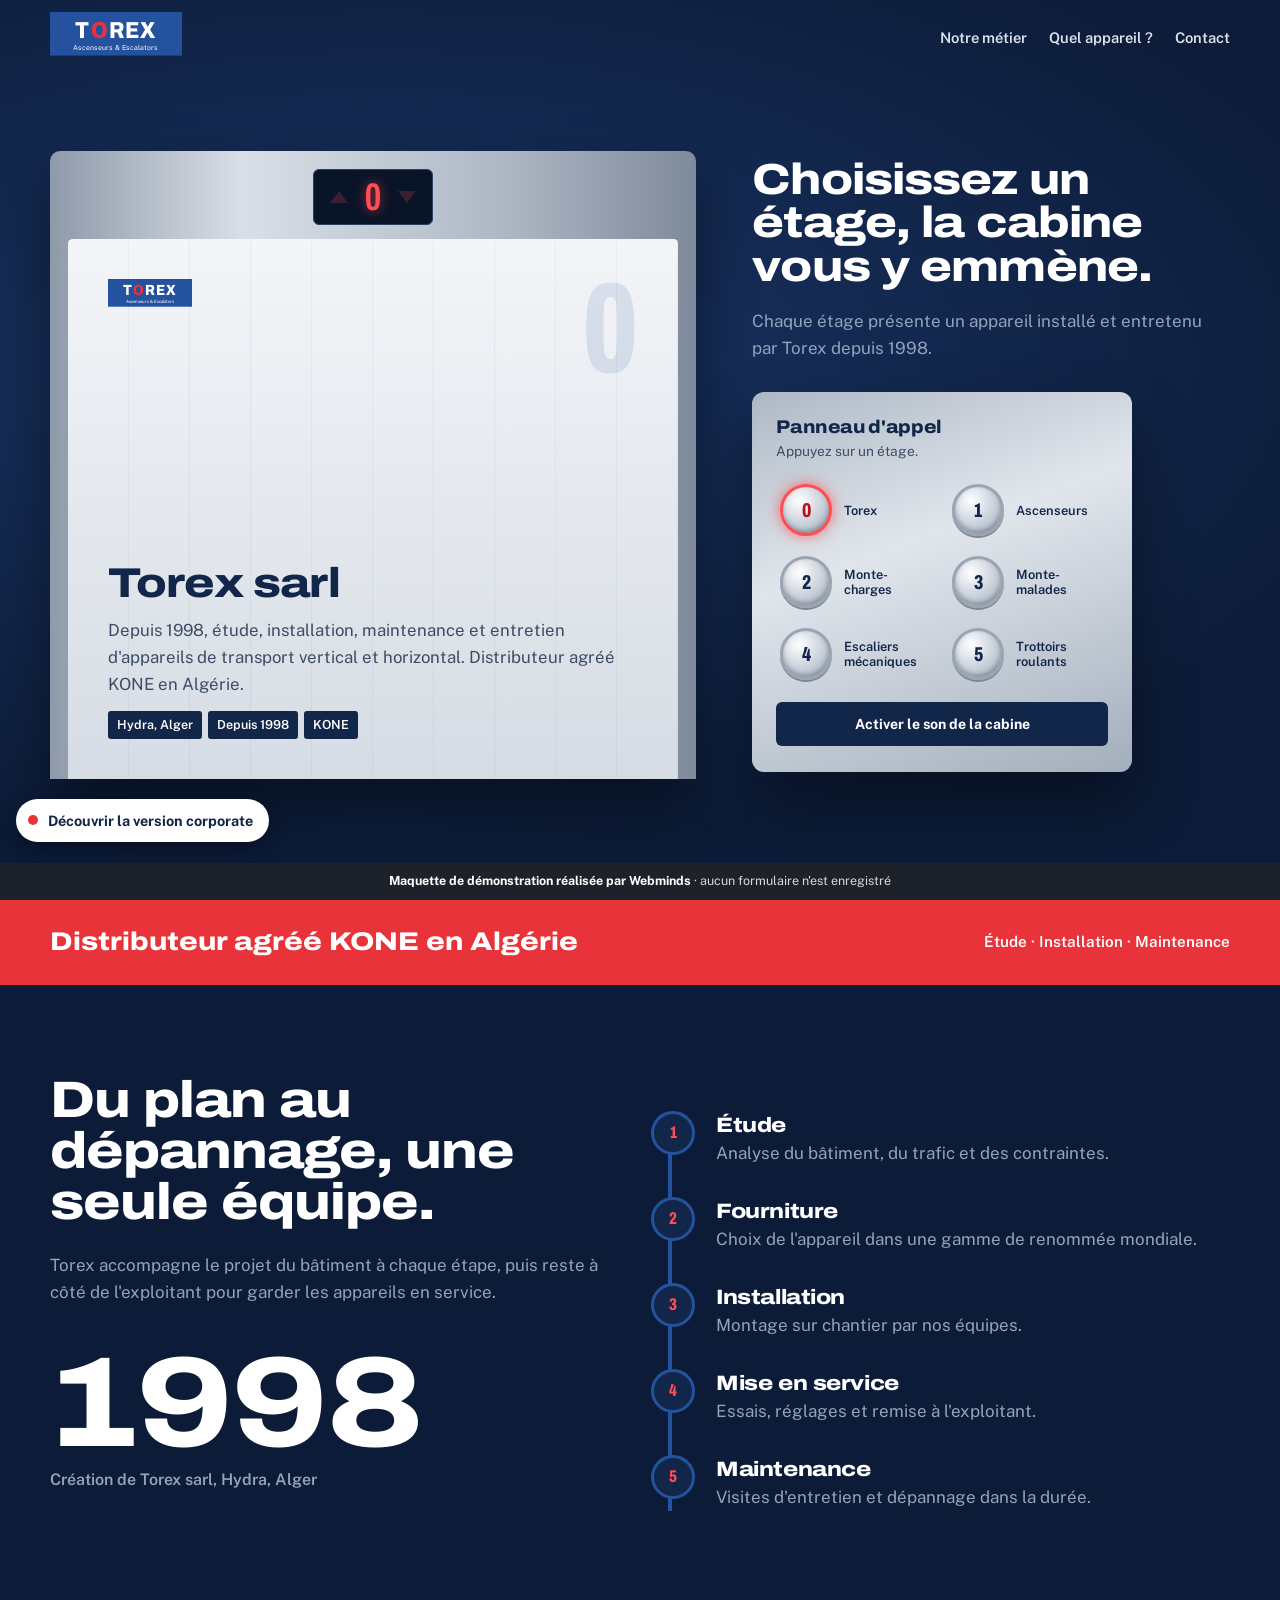
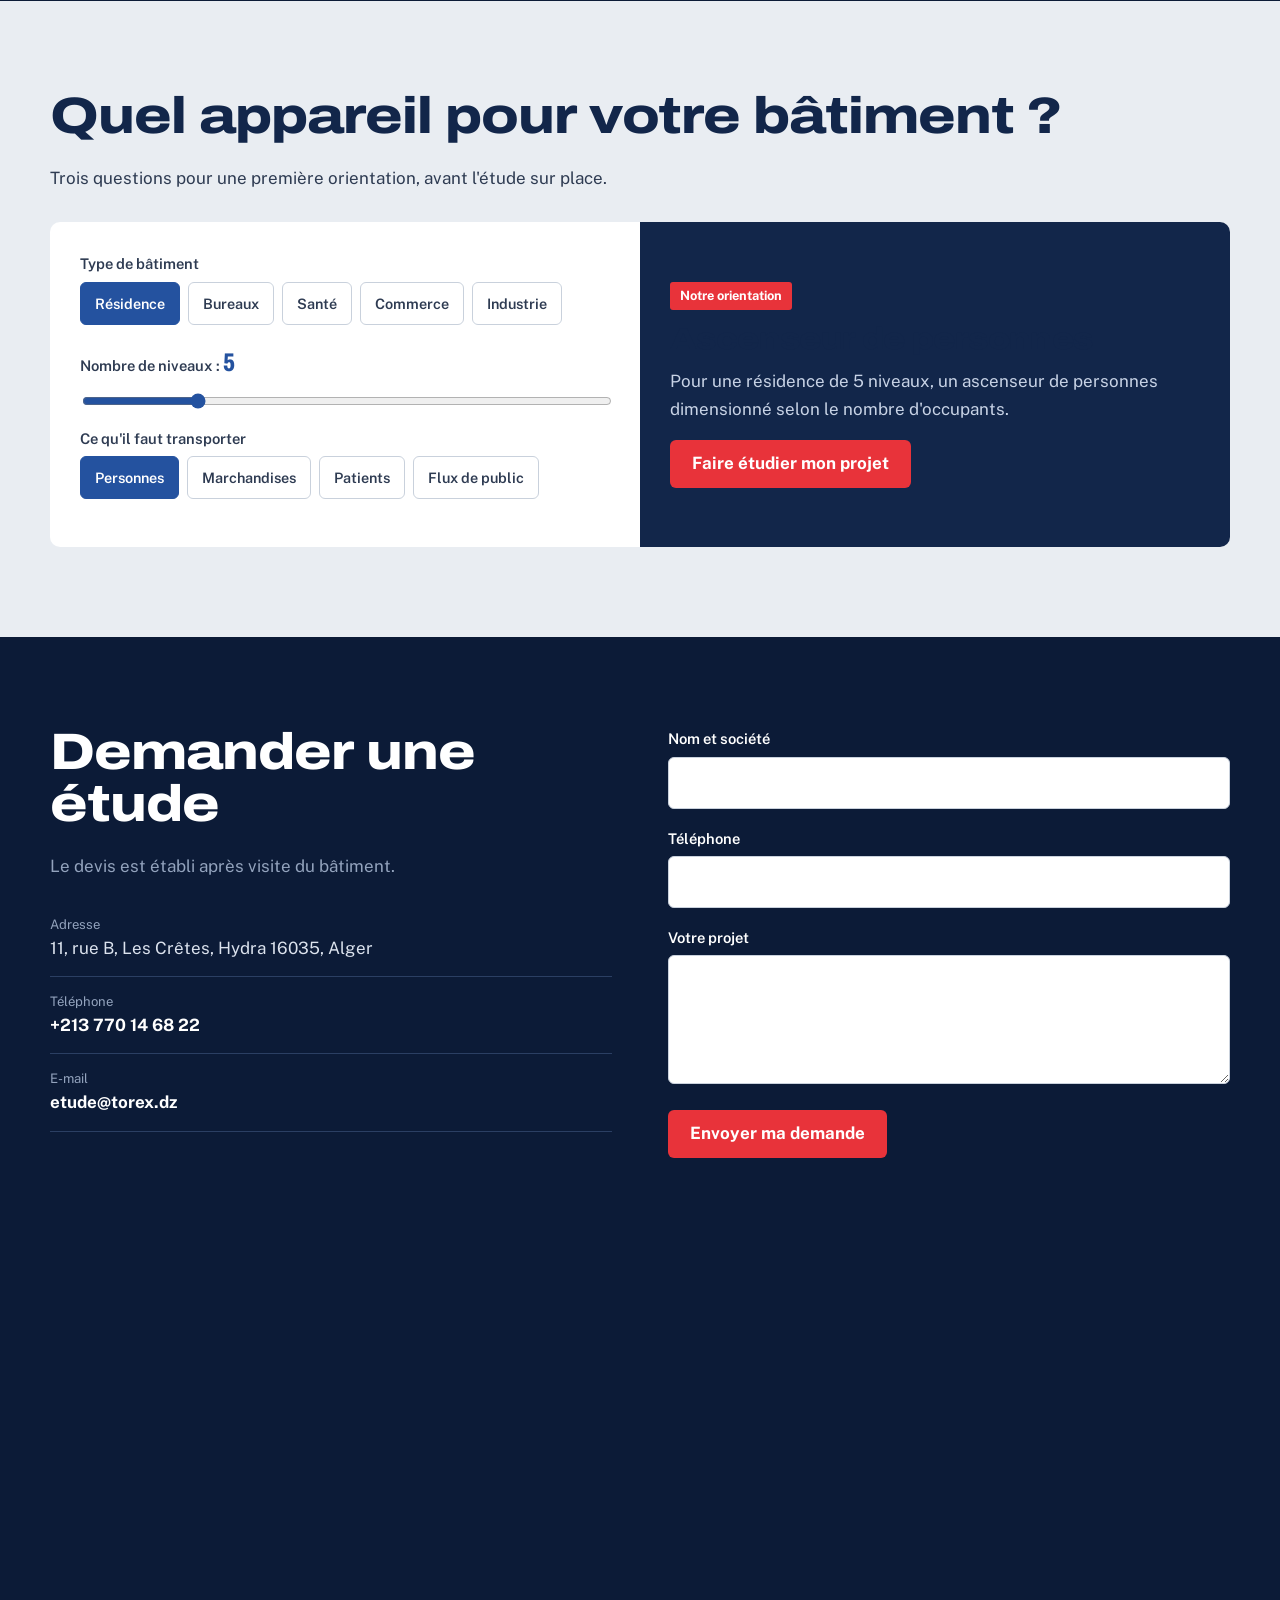
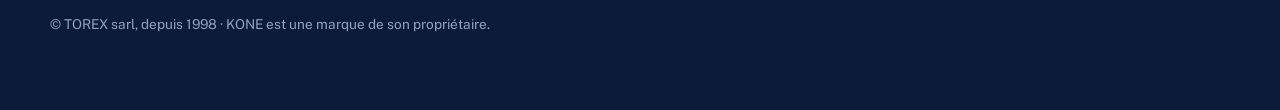
==== moderne/index.html @ b8948b29 "Maquette TOREX : version corporate (accueil, solutions, maintenance, contact) et version moderne ave" ====
<!doctype html>
<html lang="fr">
<head>
<meta charset="utf-8">
<meta name="viewport" content="width=device-width, initial-scale=1, viewport-fit=cover">
<meta name="robots" content="noindex, nofollow">
<title>TOREX · Appelez la cabine</title>
<link rel="icon" href="data:image/svg+xml,<svg xmlns='http://www.w3.org/2000/svg' viewBox='0 0 32 32'><rect width='32' height='32' fill='%2324529F'/><circle cx='16' cy='16' r='8' fill='none' stroke='%23E8333A' stroke-width='4'/></svg>">
<link rel="stylesheet" href="moderne.css">
</head>
<body>
<header class="m-head"><div class="wrap">
  <a href="index.html" class="tx-logo"><svg class="tx-logo-svg" viewBox="0 0 200 66" role="img" aria-label="TOREX Ascenseurs et Escalators"><rect width="200" height="66" fill="#24529F"/><text x="100" y="39" text-anchor="middle" fill="#fff" style="font-family:Archivo,Arial,sans-serif;font-weight:800;font-size:35px;font-stretch:88%;letter-spacing:2px">T<tspan fill="#E8333A">O</tspan>REX</text><text x="100" y="57" text-anchor="middle" fill="#fff" style="font-family:'Public Sans',Arial,sans-serif;font-size:10.5px;font-weight:400">Ascenseurs &amp; Escalators</text></svg></a>
  <nav aria-label="Navigation"><a href="#parcours">Notre métier</a><a href="#simulateur">Quel appareil ?</a><a href="#contact">Contact</a></nav>
</div></header>
<main>
<section class="scene">
  <div class="encadrement">
    <div class="indic" aria-hidden="true"><span class="dir haut" id="dir-h"></span><span class="num" id="num">0</span><span class="dir bas" id="dir-b"></span></div>
    <div class="baie" id="baie">
      <div class="interieur" id="interieur" aria-live="polite"></div>
      <div class="porte g"><span class="mot">TOREX</span></div>
      <div class="porte d"><span class="mot">KONE</span></div>
    </div>
  </div>
  <div class="col-d">
  <div class="titre-scene">
    <h1>Choisissez un étage, la cabine vous y emmène.</h1>
    <p>Chaque étage présente un appareil installé et entretenu par Torex depuis 1998.</p>
  </div>
  <div class="panneau">
    <h2>Panneau d'appel</h2>
    <p class="aide">Appuyez sur un étage.</p>
    <div class="touches" id="touches">
      <button class="touche" data-e="0" aria-pressed="false"><span class="rond">0</span><span class="lib">Torex</span></button>
      <button class="touche" data-e="1" aria-pressed="false"><span class="rond">1</span><span class="lib">Ascenseurs</span></button>
      <button class="touche" data-e="2" aria-pressed="false"><span class="rond">2</span><span class="lib">Monte-charges</span></button>
      <button class="touche" data-e="3" aria-pressed="false"><span class="rond">3</span><span class="lib">Monte-malades</span></button>
      <button class="touche" data-e="4" aria-pressed="false"><span class="rond">4</span><span class="lib">Escaliers mécaniques</span></button>
      <button class="touche" data-e="5" aria-pressed="false"><span class="rond">5</span><span class="lib">Trottoirs roulants</span></button>
    </div>
    <button class="son" id="son" aria-pressed="false">Activer le son de la cabine</button>
  </div>
  </div>
</section>

<div class="kone-bande"><div class="wrap">Distributeur agréé KONE en Algérie<span>Étude · Installation · Maintenance</span></div></div>

<section class="sec" id="parcours">
  <div class="wrap duo">
    <div>
      <h2>Du plan au dépannage, une seule équipe.</h2>
      <p style="color:var(--doux)">Torex accompagne le projet du bâtiment à chaque étape, puis reste à côté de l'exploitant pour garder les appareils en service.</p>
      <div class="repere" style="margin-top:40px">1998<small>Création de Torex sarl, Hydra, Alger</small></div>
    </div>
    <ol class="gaine-etapes">
      <li><h3>Étude</h3><p>Analyse du bâtiment, du trafic et des contraintes.</p></li>
      <li><h3>Fourniture</h3><p>Choix de l'appareil dans une gamme de renommée mondiale.</p></li>
      <li><h3>Installation</h3><p>Montage sur chantier par nos équipes.</p></li>
      <li><h3>Mise en service</h3><p>Essais, réglages et remise à l'exploitant.</p></li>
      <li><h3>Maintenance</h3><p>Visites d'entretien et dépannage dans la durée.</p></li>
    </ol>
  </div>
</section>

<section class="sec sec-claire" id="simulateur">
  <div class="wrap">
    <h2>Quel appareil pour votre bâtiment ?</h2>
    <p>Trois questions pour une première orientation, avant l'étude sur place.</p>
    <div class="simu" style="margin-top:30px">
      <form id="simu" onsubmit="return false">
        <label>Type de bâtiment</label>
        <div class="choix">
          <label><input type="radio" name="bat" value="resid" checked><span>Résidence</span></label>
          <label><input type="radio" name="bat" value="bureau"><span>Bureaux</span></label>
          <label><input type="radio" name="bat" value="sante"><span>Santé</span></label>
          <label><input type="radio" name="bat" value="commerce"><span>Commerce</span></label>
          <label><input type="radio" name="bat" value="industrie"><span>Industrie</span></label>
        </div>
        <label for="niv">Nombre de niveaux : <span class="range-val" id="niv-val">5</span></label>
        <input type="range" id="niv" min="1" max="20" value="5">
        <label>Ce qu'il faut transporter</label>
        <div class="choix">
          <label><input type="radio" name="quoi" value="pers" checked><span>Personnes</span></label>
          <label><input type="radio" name="quoi" value="charges"><span>Marchandises</span></label>
          <label><input type="radio" name="quoi" value="patients"><span>Patients</span></label>
          <label><input type="radio" name="quoi" value="flux"><span>Flux de public</span></label>
        </div>
      </form>
      <div class="res" aria-live="polite">
        <span class="tag">Notre orientation</span>
        <h3 id="res-titre">Ascenseur de personnes</h3>
        <p id="res-txt"></p>
        <a href="#contact" class="btn btn-rouge" style="align-self:flex-start">Faire étudier mon projet</a>
      </div>
    </div>
  </div>
</section>

<section class="sec" id="contact">
  <div class="wrap duo">
    <div>
      <h2>Demander une étude</h2>
      <p style="color:var(--doux)">Le devis est établi après visite du bâtiment.</p>
      <ul class="coord-liste">
        <li><small>Adresse</small>11, rue B, Les Crêtes, Hydra 16035, Alger</li>
        <li><small>Téléphone</small><a href="tel:+213770146822">+213 770 14 68 22</a></li>
        <li><small>E-mail</small><a href="mailto:etude@torex.dz">etude@torex.dz</a></li>
      </ul>
    </div>
    <form class="form-demo form-sombre" data-msg="Merci, votre demande d'étude a bien été reçue. Le bureau d'études vous recontacte rapidement.">
      <label for="m-nom">Nom et société</label><input id="m-nom" required>
      <label for="m-tel">Téléphone</label><input id="m-tel" type="tel" required>
      <label for="m-msg">Votre projet</label><textarea id="m-msg" rows="4"></textarea>
      <button class="btn btn-rouge" type="submit">Envoyer ma demande</button>
      <p class="confirm" role="status"></p>
    </form>
  </div>
</section>
</main>
<iframe class="carte" title="Carte : 11 rue B, Les Crêtes, Hydra, Alger" loading="lazy" src="https://www.google.com/maps?q=11+Rue+B+Les+Cr%C3%AAtes+Hydra+Alger&z=16&output=embed"></iframe>
<footer class="m-pied"><div class="wrap">© TOREX sarl, depuis 1998 · KONE est une marque de son propriétaire.</div></footer>
<template id="ico-1"><svg viewBox="0 0 48 48" fill="none" stroke="currentColor" stroke-width="2.2" stroke-linejoin="round" aria-hidden="true"><rect x="8" y="6" width="24" height="36" rx="1.5"/><path d="M20 6v36"/><path d="M38 14l4 5h-8z" fill="currentColor"/><path d="M38 34l4-5h-8z" fill="currentColor"/></svg></template><template id="ico-2"><svg viewBox="0 0 48 48" fill="none" stroke="currentColor" stroke-width="2.2" stroke-linejoin="round" aria-hidden="true"><rect x="6" y="6" width="36" height="36" rx="1.5"/><rect x="14" y="22" width="10" height="10"/><rect x="24" y="26" width="10" height="6"/><path d="M12 36h24"/></svg></template><template id="ico-3"><svg viewBox="0 0 48 48" fill="none" stroke="currentColor" stroke-width="2.2" stroke-linejoin="round" stroke-linecap="round" aria-hidden="true"><rect x="5" y="6" width="38" height="36" rx="1.5"/><path d="M11 30h26M14 30v5M34 30v5"/><circle cx="15" cy="25" r="3"/><path d="M19 27h16"/><path d="M24 12v8M20 16h8"/></svg></template><template id="ico-4"><svg viewBox="0 0 48 48" fill="none" stroke="currentColor" stroke-width="2.2" stroke-linejoin="round" stroke-linecap="round" aria-hidden="true"><path d="M4 40h8l4-4h4l4-4h4l4-4h4l4-4h4"/><path d="M6 32L38 8"/><path d="M6 32v8M38 8v6"/></svg></template><template id="ico-5"><svg viewBox="0 0 48 48" fill="none" stroke="currentColor" stroke-width="2.2" stroke-linejoin="round" stroke-linecap="round" aria-hidden="true"><rect x="3" y="28" width="42" height="8" rx="4"/><path d="M3 20h42"/><path d="M8 20v8M40 20v8"/><path d="M18 32h12M26 29l4 3-4 3"/></svg></template>
<a class="switch-version" href="../index.html"><i></i>Découvrir la version corporate</a>
<div class="demo-bar"><b>Maquette de démonstration réalisée par Webminds</b> · aucun formulaire n'est enregistré</div>
<script src="../js/main.js"></script>
<script src="moderne.js"></script>
</body>
</html>
---- moderne/moderne.css ----
@font-face{font-family:"Archivo";src:url(../fonts/archivo.woff2) format("woff2");font-weight:100 900;font-stretch:62% 125%;font-display:swap}
@font-face{font-family:"Public Sans";src:url(../fonts/public-sans-400.woff2) format("woff2");font-weight:400;font-display:swap}
@font-face{font-family:"Public Sans";src:url(../fonts/public-sans-600.woff2) format("woff2");font-weight:600;font-display:swap}
@font-face{font-family:"Public Sans";src:url(../fonts/public-sans-700.woff2) format("woff2");font-weight:700;font-display:swap}
:root{--nuit:#12264A;--nuit-2:#0C1B37;--bleu:#24529F;--acier:#C9D1DC;--acier-clair:#E9EDF2;--rouge:#E8333A;--led:#FF4D52;--texte:#DCE3EE;--doux:#93A3BD;
--display:"Archivo","Arial Black",Arial,sans-serif;--body:"Public Sans",Arial,sans-serif}
*{box-sizing:border-box}
html{scroll-behavior:smooth;-webkit-text-size-adjust:100%}
body{margin:0;background:var(--nuit-2);color:var(--texte);font-family:var(--body);font-size:17px;line-height:1.6;padding-bottom:44px}
:focus-visible{outline:3px solid var(--led);outline-offset:3px}
a{color:#fff}
.wrap{width:min(1180px,100% - 40px);margin-inline:auto}
h1,h2,h3{font-family:var(--display);font-weight:800;font-stretch:118%;line-height:1;margin:0 0 .45em;color:#fff;letter-spacing:-.02em}
h2{font-size:clamp(1.8rem,4.6vw,3.2rem)}
p{max-width:60ch;margin:0 0 1em}
.m-head{position:absolute;top:0;left:0;right:0;z-index:20}
.m-head .wrap{display:flex;justify-content:space-between;align-items:center;height:76px}
.m-head .tx-logo{width:132px;display:block}
.m-head nav{display:flex;gap:22px}
.m-head nav a{text-decoration:none;font-weight:600;font-size:.92rem;color:var(--texte)}
.m-head nav a:hover{color:#fff}
@media(max-width:760px){.m-head nav{display:none}}

/* Scène cabine */
.scene{min-height:100vh;min-height:100svh;display:grid;grid-template-columns:1.15fr .85fr;align-items:center;gap:56px;padding:100px max(20px,calc((100% - 1180px)/2)) 70px;background:radial-gradient(120% 80% at 30% 40%,#1A3566 0%,var(--nuit-2) 70%)}
.col-d{display:flex;flex-direction:column;gap:30px}
.titre-scene{margin:0}
.titre-scene h1{font-size:clamp(2rem,3.4vw,3.1rem);max-width:14ch}
.titre-scene p{color:var(--doux);margin:0}
.encadrement{position:relative;padding:18px 18px 0;background:linear-gradient(90deg,#8E99A9,#D9DFE7 30%,#AEB8C5 70%,#7F8A9A);border-radius:10px 10px 0 0;box-shadow:0 30px 60px rgba(0,0,0,.45)}
.indic{display:flex;justify-content:center;align-items:center;gap:14px;background:#0A1428;border-radius:6px;padding:8px 16px;margin:0 auto 14px;width:max-content;border:1px solid #2B3F63}
.indic .num{font-family:var(--display);font-stretch:62%;font-weight:700;font-size:2.4rem;color:var(--led);min-width:1.4ch;text-align:center;line-height:1;text-shadow:0 0 12px rgba(255,77,82,.6)}
.indic .dir{width:0;height:0;border-left:9px solid transparent;border-right:9px solid transparent;opacity:.2}
.indic .dir.haut{border-bottom:12px solid var(--led)}
.indic .dir.bas{border-top:12px solid var(--led)}
.indic .dir.on{opacity:1}
.baie{position:relative;height:min(64vh,540px);overflow:hidden;background:#0A1428;border-radius:4px 4px 0 0}
.interieur{position:absolute;inset:0;padding:clamp(18px,4vw,40px);display:flex;flex-direction:column;justify-content:flex-end;background:linear-gradient(180deg,#F3F5F8,#D6DCE4);color:#1B2B47}
.interieur::before{content:"";position:absolute;inset:0;background:repeating-linear-gradient(90deg,transparent 0 60px,rgba(18,38,74,.05) 60px 61px);pointer-events:none}
.interieur svg{width:clamp(48px,9vw,84px);height:auto;color:var(--bleu);margin-bottom:auto}
.interieur .etage-n{position:absolute;top:clamp(18px,4vw,40px);right:clamp(18px,4vw,40px);font-family:var(--display);font-stretch:62%;font-size:clamp(4rem,12vw,8rem);font-weight:800;color:rgba(36,82,159,.12);line-height:.8}
.interieur h3{color:var(--nuit);font-size:clamp(1.6rem,3.6vw,2.6rem);margin-bottom:.3em}
.interieur p{color:#3D4C66;font-size:clamp(.92rem,1.6vw,1.05rem);margin-bottom:.8em}
.interieur .usages{display:flex;flex-wrap:wrap;gap:6px}
.interieur .usages span{background:var(--nuit);color:#fff;font-size:.78rem;font-weight:600;padding:4px 9px;border-radius:3px}
.porte{position:absolute;top:0;bottom:0;width:50.2%;background:linear-gradient(90deg,#9AA5B4,#E4E9EF 45%,#B8C1CD 70%,#8F9AAA);transition:transform 1.1s cubic-bezier(.65,0,.35,1);z-index:2}
.porte.g{left:0;border-right:1px solid #6E7989}
.porte.d{right:0;border-left:1px solid #6E7989}
.baie.ouverte .porte.g{transform:translateX(-100%)}
.baie.ouverte .porte.d{transform:translateX(100%)}
.porte .mot{position:absolute;top:50%;transform:translateY(-50%);font-family:var(--display);font-stretch:118%;font-weight:800;font-size:clamp(.8rem,1.7vw,1.1rem);color:#56627A;letter-spacing:.02em}
.porte.g .mot{right:16px}.porte.d .mot{left:16px}
.baie.voyage::after{content:"";position:absolute;inset:0;z-index:3;background:repeating-linear-gradient(180deg,transparent 0 40px,rgba(255,255,255,.08) 40px 42px);animation:tx-defile .5s linear infinite;pointer-events:none}
@keyframes tx-defile{to{background-position:0 42px}}

/* Panneau d'appel */
.panneau{background:linear-gradient(160deg,#AEB8C5,#E1E6EC 40%,#A3AEBC);border-radius:12px;padding:26px 24px;color:var(--nuit);box-shadow:0 30px 60px rgba(0,0,0,.4);max-width:380px;width:100%}
.panneau h2{color:var(--nuit);font-size:1.15rem;font-stretch:110%;margin-bottom:4px}
.panneau .aide{font-size:.86rem;color:#3D4C66;margin:0 0 18px}
.touches{display:grid;grid-template-columns:1fr 1fr;gap:12px}
.touche{display:flex;align-items:center;gap:12px;background:transparent;border:0;padding:4px;cursor:pointer;font:inherit;color:var(--nuit);text-align:left}
.touche .rond{flex:none;width:52px;height:52px;border-radius:50%;background:radial-gradient(circle at 35% 30%,#fff,#C3CBD6 60%,#8D98A8);box-shadow:inset 0 -2px 4px rgba(0,0,0,.25),0 2px 0 #7B8696;display:grid;place-items:center;font-family:var(--display);font-stretch:70%;font-weight:800;font-size:1.25rem;border:3px solid #9AA5B4;transition:border-color .2s,box-shadow .2s}
.touche .lib{font-size:.8rem;font-weight:600;line-height:1.2}
.touche[aria-pressed=true] .rond{border-color:var(--led);box-shadow:inset 0 -2px 4px rgba(0,0,0,.25),0 0 14px rgba(255,77,82,.8);color:#B3151B}
.son{margin-top:18px;width:100%;display:flex;align-items:center;justify-content:center;gap:8px;background:var(--nuit);color:#fff;border:0;border-radius:6px;min-height:44px;font:inherit;font-weight:700;font-size:.88rem;cursor:pointer}
@media(max-width:900px){
  .scene{grid-template-columns:1fr;gap:22px;padding-top:92px}
  .panneau{max-width:none}
  .col-d{display:contents}
  .titre-scene{order:-1}
  .baie{height:400px}
  .touches{grid-template-columns:repeat(3,1fr)}
  .touche{flex-direction:column;text-align:center;gap:6px}
  .touche .lib{font-size:.72rem}
}

/* Sections */
.sec{padding:90px 0}
.sec-claire{background:var(--acier-clair);color:#2E3B52}
.sec-claire h2,.sec-claire h3{color:var(--nuit)}
.kone-bande{background:var(--rouge);color:#fff;padding:22px 0;font-family:var(--display);font-stretch:118%;font-weight:800;font-size:clamp(1.1rem,2.6vw,1.6rem)}
.kone-bande .wrap{display:flex;justify-content:space-between;gap:16px;flex-wrap:wrap;align-items:center}
.kone-bande span{font-family:var(--body);font-weight:600;font-size:.95rem}
.gaine-etapes{list-style:none;margin:40px 0 0;padding:0 0 0 34px;border-left:4px solid var(--bleu);counter-reset:e}
.gaine-etapes li{position:relative;padding:0 0 34px 10px;counter-increment:e}
.gaine-etapes li::before{content:counter(e);position:absolute;left:-55px;top:-4px;width:38px;height:38px;border-radius:50%;background:var(--nuit);color:var(--led);font-family:var(--display);font-stretch:70%;font-weight:800;display:grid;place-items:center;border:3px solid var(--bleu)}
.gaine-etapes li:last-child{padding-bottom:0}
.gaine-etapes h3{font-size:1.3rem;margin-bottom:4px}
.gaine-etapes p{color:var(--doux);margin:0}
.duo{display:grid;grid-template-columns:1fr 1fr;gap:56px;align-items:start}
@media(max-width:860px){.duo{grid-template-columns:1fr;gap:30px}}
.repere{font-family:var(--display);font-stretch:118%;font-weight:800;font-size:clamp(4rem,12vw,8rem);line-height:.9;color:#fff}
.repere small{display:block;font-family:var(--body);font-size:1rem;font-weight:600;color:var(--doux);margin-top:12px;letter-spacing:0}
.pastille-orange{display:inline-flex;align-items:center;gap:8px;background:#FFF1E0;color:#9A4A00;border-radius:999px;padding:6px 14px;font-size:.85rem;font-weight:600}
.pastille-orange::before{content:"";width:8px;height:8px;border-radius:50%;background:#E8870E}

/* Simulateur réutilisé */
.simu{display:grid;grid-template-columns:1fr 1fr;background:#fff;border-radius:10px;overflow:hidden;color:#2E3B52}
.simu form{padding:30px}
.simu .res{background:var(--nuit);color:#fff;padding:30px;display:flex;flex-direction:column;justify-content:center}
.simu .res h3{font-size:1.9rem}
.simu .res p{color:#C8D3E6}
.res .tag{align-self:flex-start;background:var(--rouge);color:#fff;font-weight:700;font-size:.8rem;padding:4px 10px;border-radius:3px;margin-bottom:14px}
@media(max-width:800px){.simu{grid-template-columns:1fr}}
label{display:block;font-weight:600;font-size:.92rem;margin:0 0 6px}
input,select,textarea{width:100%;font:inherit;font-size:16px;padding:12px 14px;border:1.5px solid #C9D1DC;border-radius:6px;margin-bottom:18px;color:#1B2B47;background:#fff}
.choix{display:flex;flex-wrap:wrap;gap:8px;margin-bottom:18px}
.choix label{margin:0}
.choix input{position:absolute;opacity:0;width:1px;height:1px;margin:0}
.choix span{display:inline-block;padding:9px 14px;border:1.5px solid #C9D1DC;border-radius:6px;font-weight:600;font-size:.9rem;cursor:pointer}
.choix input:checked+span{background:var(--bleu);border-color:var(--bleu);color:#fff}
.choix input:focus-visible+span{outline:3px solid var(--rouge);outline-offset:2px}
input[type=range]{padding:0;border:0;accent-color:var(--bleu)}
.range-val{font-family:var(--display);font-stretch:70%;font-size:1.6rem;color:var(--bleu);font-weight:800}
.btn{display:inline-flex;align-items:center;justify-content:center;min-height:48px;padding:0 22px;border-radius:6px;font:inherit;font-weight:700;text-decoration:none;border:0;cursor:pointer}
.btn-rouge{background:var(--rouge);color:#fff}
.btn-rouge:hover{background:#C9232A}
.confirm{display:none;background:#E6F2EA;color:#1D5A31;padding:14px;border-radius:6px;font-weight:600}
.confirm.on{display:block}
.form-sombre label{color:#fff}
.coord-liste{list-style:none;padding:0;margin:20px 0 0}
.coord-liste li{padding:14px 0;border-bottom:1px solid #2B3F63}
.coord-liste small{display:block;color:var(--doux);font-size:.82rem}
.coord-liste a{text-decoration:none;font-weight:700}
.carte{display:block;width:100%;height:340px;border:0;filter:grayscale(.6) contrast(1.05)}
.m-pied{padding:26px 0 30px;color:var(--doux);font-size:.85rem}
.demo-bar{position:fixed;left:0;right:0;bottom:0;z-index:60;background:#1D2129;color:#D6DAE0;font-size:12.5px;text-align:center;padding:10px 12px;line-height:1.35}
.demo-bar b{color:#fff}
.switch-version{position:fixed;left:16px;bottom:58px;z-index:61;display:flex;align-items:center;gap:10px;background:#fff;color:var(--nuit);border-radius:999px;padding:10px 16px 10px 12px;font-weight:700;font-size:.9rem;text-decoration:none;box-shadow:0 6px 20px rgba(0,0,0,.35)}
.switch-version i{width:10px;height:10px;border-radius:50%;background:var(--rouge);animation:tx-pulse 1.8s infinite}
@keyframes tx-pulse{0%{box-shadow:0 0 0 0 rgba(232,51,58,.6)}70%{box-shadow:0 0 0 10px rgba(232,51,58,0)}100%{box-shadow:0 0 0 0 rgba(232,51,58,0)}}
@media (prefers-reduced-motion:reduce){*{animation:none!important;transition:none!important}}
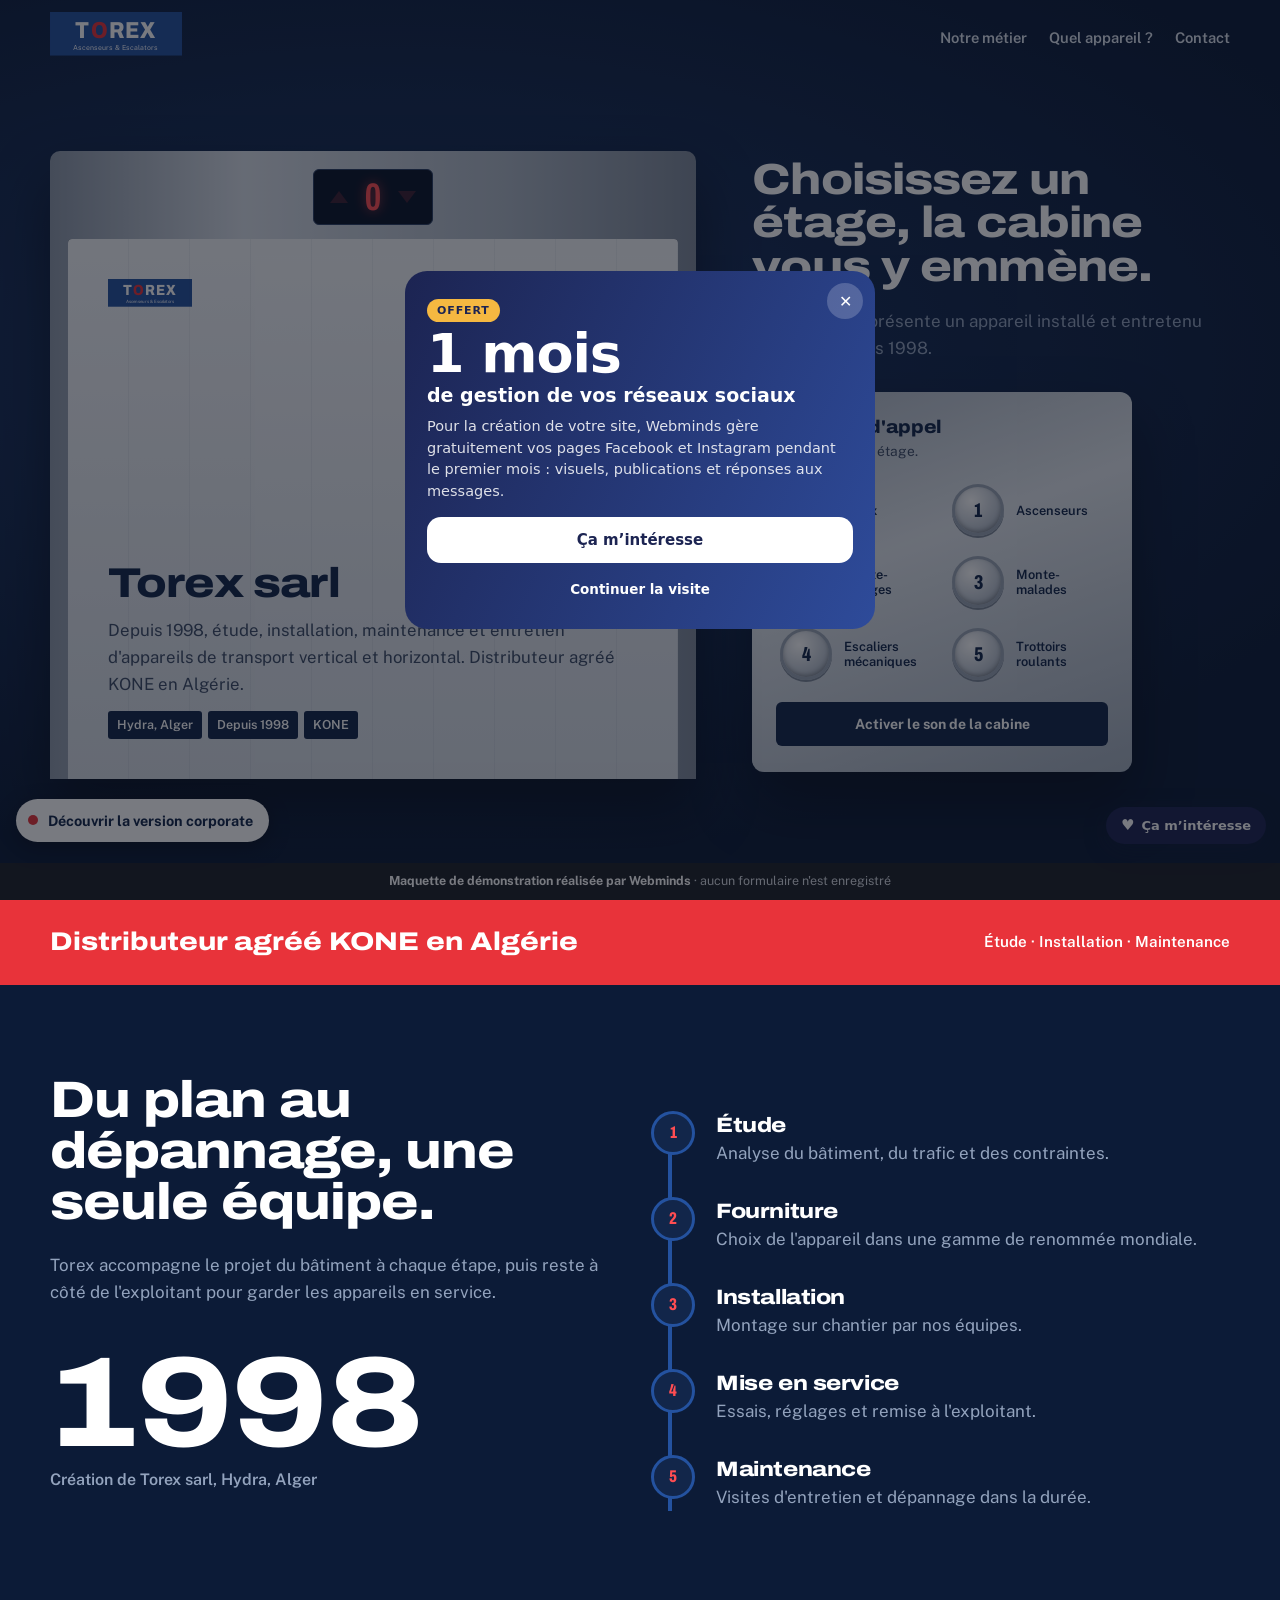
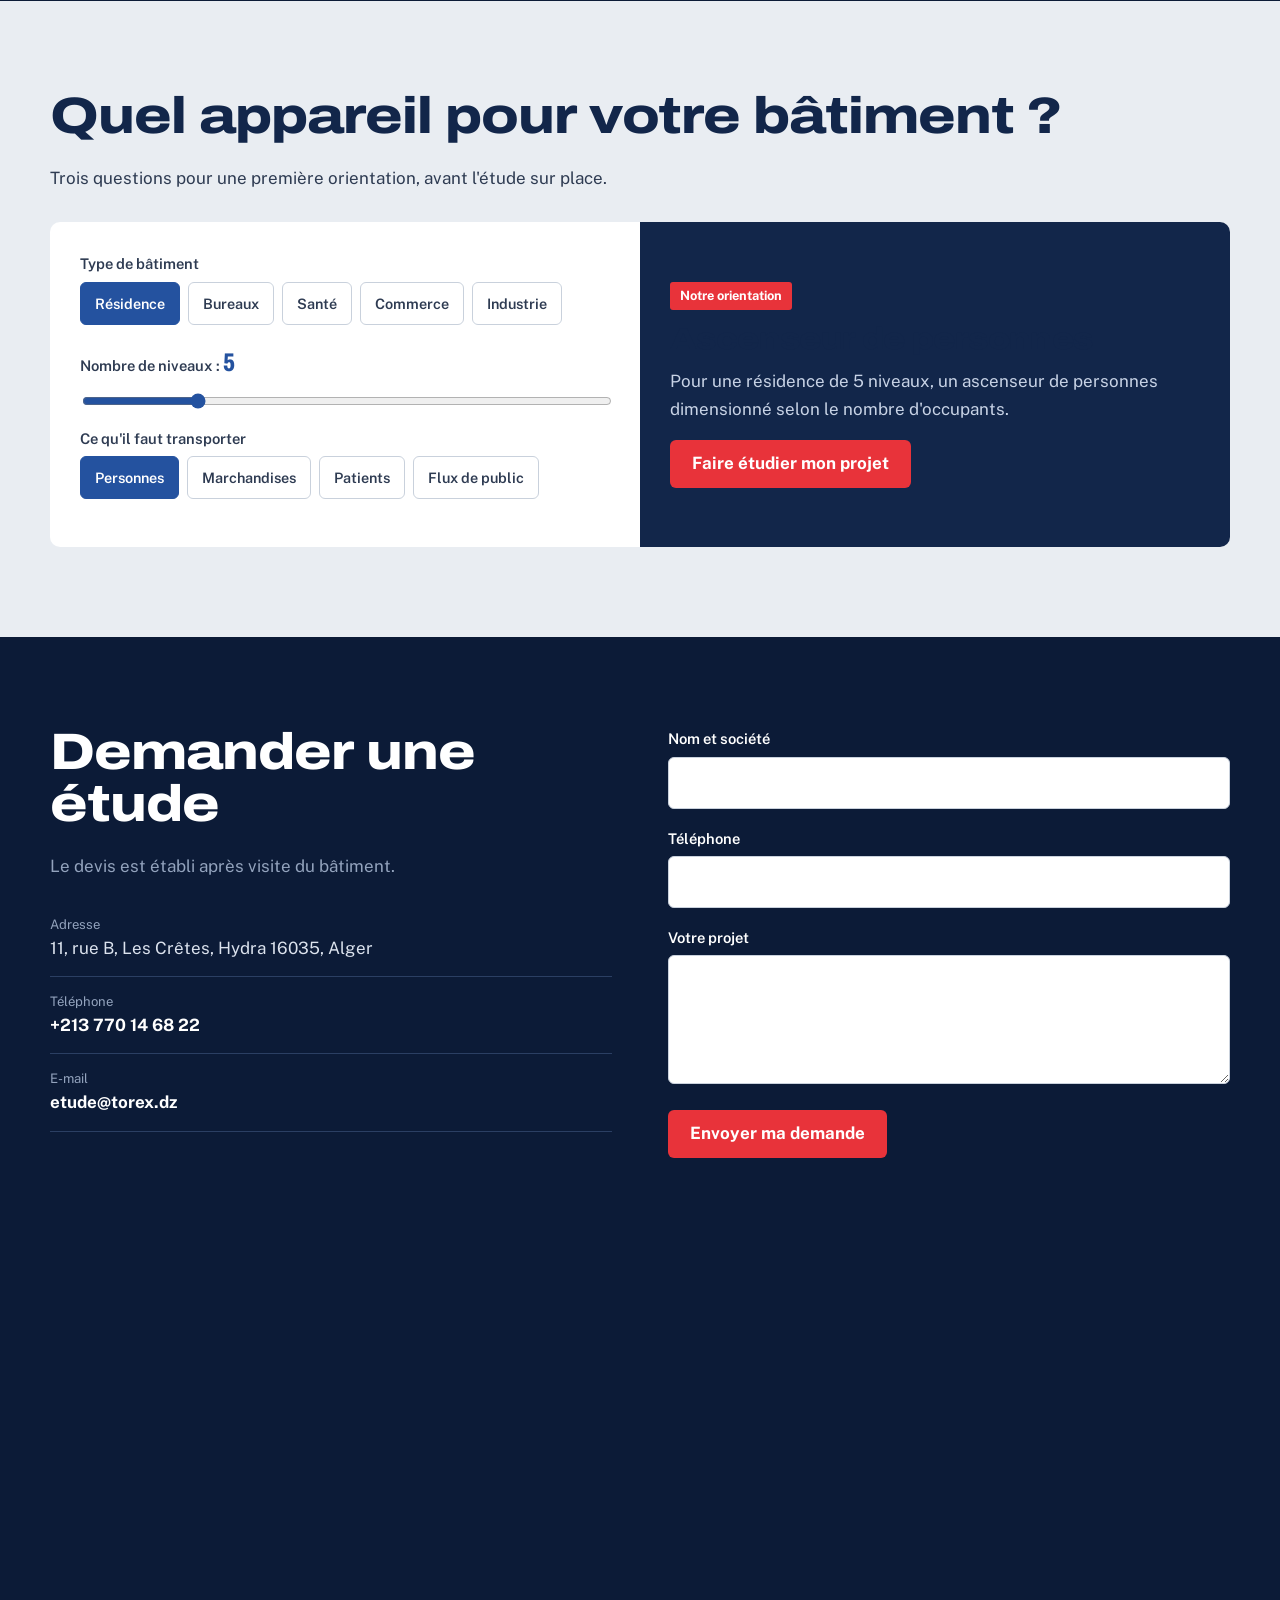
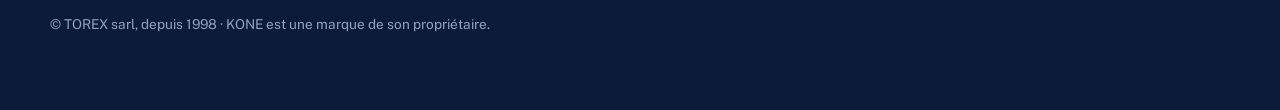
==== commit 18a2dd0c: "Pop-up « 1 mois de réseaux sociaux offert » et bouton « Ça m'intéresse » (envoi WhatsApp)" ====
--- a/moderne/index.html
+++ b/moderne/index.html
@@ -124,6 +124,42 @@
 <a class="switch-version" href="../index.html"><i></i>Découvrir la version corporate</a>
 <div class="demo-bar"><b>Maquette de démonstration réalisée par Webminds</b> · aucun formulaire n'est enregistré</div>
 <script src="../js/main.js"></script>
-<script src="moderne.js"></script>
-</body>
+<script src="moderne.js"></script><script data-wml>(function(){if(window.__wmL)return;window.__wmL=1;
+var C={"p": "TOREX", "mail": null, "wa": "213797372452", "v": [["/", "Version corporate", "Claire et rassurante"], ["/moderne/", "Version moderne", "Immersive et animée"]]};
+function ready(f){document.readyState==='loading'?document.addEventListener('DOMContentLoaded',f):f()}
+ready(function(){
+var css='.wmL-b{position:fixed;right:14px;bottom:calc(56px + env(safe-area-inset-bottom));z-index:2147483000;border:0;border-radius:999px;background:#1C2452;color:#fff;font:700 13px/1 system-ui,-apple-system,Segoe UI,Roboto,sans-serif;padding:11px 15px;box-shadow:0 6px 22px rgba(20,30,60,.35);cursor:pointer;display:flex;align-items:center;gap:7px}'
++'@media(max-width:520px){.wmL-b{bottom:calc(112px + env(safe-area-inset-bottom));font-size:12.5px;padding:10px 13px}}'
++'.wmL-m{position:fixed;inset:0;z-index:2147483001;background:rgba(10,14,25,.55);display:none;align-items:flex-end;justify-content:center;font-family:system-ui,-apple-system,Segoe UI,Roboto,sans-serif}.wmL-m.on{display:flex}@media(min-width:700px){.wmL-m{align-items:center;padding:20px}}'
++'.wmL-x{box-sizing:border-box;position:relative;background:#fff;color:#1C2452;width:100%;max-width:470px;max-height:92vh;overflow:auto;border-radius:22px 22px 0 0;padding:24px 22px calc(22px + env(safe-area-inset-bottom));text-align:left}@media(min-width:700px){.wmL-x{border-radius:22px}}'
++'.wmL-x *{box-sizing:border-box}.wmL-c{position:absolute;top:12px;right:12px;width:36px;height:36px;border:0;border-radius:50%;background:#F0F2F1;font-size:16px;cursor:pointer;color:#1C2452}'
++'.wmL-x h3{font:800 26px/1.1 system-ui,-apple-system,sans-serif;margin:4px 40px 10px 0;color:inherit}.wmL-x p{margin:0 0 14px;line-height:1.5;font-size:14.5px;opacity:.85}'
++'.wmL-o{background:linear-gradient(115deg,#1C2452,#2E4B9A);color:#fff}.wmL-o .wmL-c{background:rgba(255,255,255,.2);color:#fff}.wmL-big{font:900 54px/.95 system-ui,-apple-system,sans-serif;letter-spacing:-.02em;margin:6px 0 2px}.wmL-big small{display:block;font-size:19px;font-weight:700;letter-spacing:0;margin-top:6px}'
++'.wmL-tag{display:inline-block;background:#F5B841;color:#1C2452;font:800 11px system-ui,sans-serif;letter-spacing:.08em;border-radius:999px;padding:5px 10px}'
++'.wmL-btn{display:flex;align-items:center;justify-content:center;width:100%;border:0;border-radius:14px;padding:14px;font:800 15px system-ui,-apple-system,sans-serif;cursor:pointer;margin-top:8px}.wmL-w{background:#fff;color:#1C2452}.wmL-g{background:#1FAF55;color:#fff}.wmL-n{background:#1C2452;color:#fff}.wmL-l{background:transparent;color:inherit;font-weight:600;font-size:13.5px;padding:10px}'
++'.wmL-s{font:700 11.5px system-ui,sans-serif;text-transform:uppercase;letter-spacing:.06em;opacity:.6;margin:12px 0 8px}.wmL-ch{display:grid;gap:8px}.wmL-ch label{display:flex;align-items:center;gap:10px;border:1.5px solid #E2E6E3;border-radius:12px;padding:11px 12px;cursor:pointer;font-size:14px;font-weight:600}.wmL-ch label small{display:block;font-weight:500;opacity:.65;font-size:12px}.wmL-ch input{width:18px;height:18px;flex:none;accent-color:#1FAF55}'
++'.wmL-f{display:grid;gap:8px;margin:12px 0 6px}.wmL-f input{border:1.5px solid #E2E6E3;border-radius:12px;padding:12px;font:500 16px system-ui,sans-serif;color:#1C2452;background:#fff;-webkit-user-select:text!important;user-select:text!important;width:100%}'
++'.wmL-ok{text-align:center}.wmL-ok i{display:grid;place-items:center;width:64px;height:64px;margin:6px auto 12px;border-radius:50%;background:#E8F7EE;color:#1FAF55;font-style:normal;font-size:30px}';
+var st=document.createElement('style');st.textContent=css;document.head.appendChild(st);
+function ss(k,v){try{if(v===undefined)return sessionStorage.getItem(k);sessionStorage.setItem(k,v)}catch(e){}}
+var p=location.pathname,cur=0;C.v.forEach(function(v,i){if(v[0]!=='/'&&p.indexOf(v[0])===0)cur=i});
+var off=document.createElement('div');off.className='wmL-m';off.innerHTML='<div class="wmL-x wmL-o" role="dialog" aria-modal="true"><button class="wmL-c" type="button" aria-label="Fermer">✕</button><span class="wmL-tag">OFFERT</span><div class="wmL-big">1 mois<small>de gestion de vos réseaux sociaux</small></div><p style="margin-top:12px">Pour la création de votre site, Webminds gère gratuitement vos pages Facebook et Instagram pendant le premier mois : visuels, publications et réponses aux messages.</p><button class="wmL-btn wmL-w" type="button" data-i>Ça m’intéresse</button><button class="wmL-btn wmL-l" type="button" data-c>Continuer la visite</button></div>';
+var ch='';C.v.forEach(function(v,i){ch+='<label><input type="radio" name="wmLv" value="'+v[1]+'"'+(i===cur?' checked':'')+'><span>'+v[1]+(v[2]?'<small>'+v[2]+'</small>':'')+'</span></label>'});
+var it=document.createElement('div');it.className='wmL-m';it.innerHTML='<div class="wmL-x" role="dialog" aria-modal="true"><button class="wmL-c" type="button" aria-label="Fermer">✕</button><div data-s1><h3>Cette maquette vous plaît ?</h3><p>Choisissez la version qui vous intéresse : Webminds vous recontacte pour vous la présenter.</p>'+(C.v.length>1?'<div class="wmL-s">La version préférée</div><div class="wmL-ch">'+ch+'</div>':'')+'<div class="wmL-s">En plus</div><div class="wmL-ch"><label><input type="checkbox" value="Gestion des réseaux sociaux (1 mois offert)"><span>Réseaux sociaux<small>1 mois de gestion offert avec le site</small></span></label></div><div class="wmL-f"><input name="n" placeholder="Votre nom" autocomplete="name"><input name="t" type="tel" inputmode="tel" placeholder="Votre téléphone (facultatif)" autocomplete="tel"></div><button class="wmL-btn wmL-g" type="button" data-w>Envoyer sur WhatsApp</button>'+(C.mail?'<button class="wmL-btn wmL-l" type="button" data-e>Envoyer par e-mail</button>':'')+'</div><div class="wmL-ok" data-s2 hidden><i>✓</i><h3 style="margin:0 0 8px">Merci !</h3><p>Votre choix a bien été transmis à Webminds. Nous vous recontactons très vite.</p><button class="wmL-btn wmL-n" type="button" data-c>Continuer la visite</button></div></div>';
+document.body.appendChild(off);document.body.appendChild(it);
+var b=document.createElement('button');b.type='button';b.className='wmL-b';b.innerHTML='<b style="font-size:15px">♥</b>Ça m’intéresse';document.body.appendChild(b);
+function op(m){off.classList.remove('on');it.classList.remove('on');m.classList.add('on')}
+[off,it].forEach(function(m){m.addEventListener('click',function(e){if(e.target===m||e.target.closest('.wmL-c')||e.target.closest('[data-c]'))m.classList.remove('on')})});
+b.onclick=function(){op(it)};off.querySelector('[data-i]').onclick=function(){op(it)};
+function msg(){var v=(it.querySelector('input[name=wmLv]:checked')||{}).value||C.v[cur][1],x=[].map.call(it.querySelectorAll('input[type=checkbox]:checked'),function(c){return c.value}),n=it.querySelector('[name=n]').value.trim(),t=it.querySelector('[name=t]').value.trim();
+ return{v:v,x:x,n:n,t:t,txt:'Bonjour Webminds, la maquette '+C.p+' m’intéresse.\nVersion préférée : '+v+(x.length?'\nEn plus : '+x.join(', '):'')+(n?'\nNom : '+n:'')+(t?'\nTéléphone : '+t:'')+'\nLien : '+location.origin+C.v[cur][0]}}
+function mail(m){if(!C.mail)return;try{fetch('https://formsubmit.co/ajax/'+C.mail,{method:'POST',keepalive:true,headers:{'Content-Type':'application/json','Accept':'application/json'},body:JSON.stringify({_subject:'Maquette '+C.p+' : intéressé ('+m.v+')',Prospect:C.p,Version:m.v,Options:m.x.join(', ')||'-',Nom:m.n||'-',Telephone:m.t||'-',Lien:location.origin+C.v[cur][0],_template:'table',_captcha:'false'})}).catch(function(){})}catch(e){}}
+function done(){it.querySelector('[data-s1]').hidden=true;it.querySelector('[data-s2]').hidden=false;ss('wmL-sent','1')}
+it.querySelector('[data-w]').onclick=function(){var m=msg();mail(m);done();location.href='https://wa.me/'+C.wa+'?text='+encodeURIComponent(m.txt)};
+var e=it.querySelector('[data-e]');if(e)e.onclick=function(){mail(msg());done()};
+var sh=ss('wmL-off');addEventListener('scroll',function(){var r=(scrollY+innerHeight)/document.documentElement.scrollHeight;
+ if(!sh&&scrollY>500&&r>.3){sh=1;ss('wmL-off','1');op(off)}
+ if(!ss('wmL-it')&&!ss('wmL-sent')&&sh&&r>.92&&!off.classList.contains('on')){ss('wmL-it','1');op(it)}},{passive:true});
+});})();
+</script></body>
 </html>
